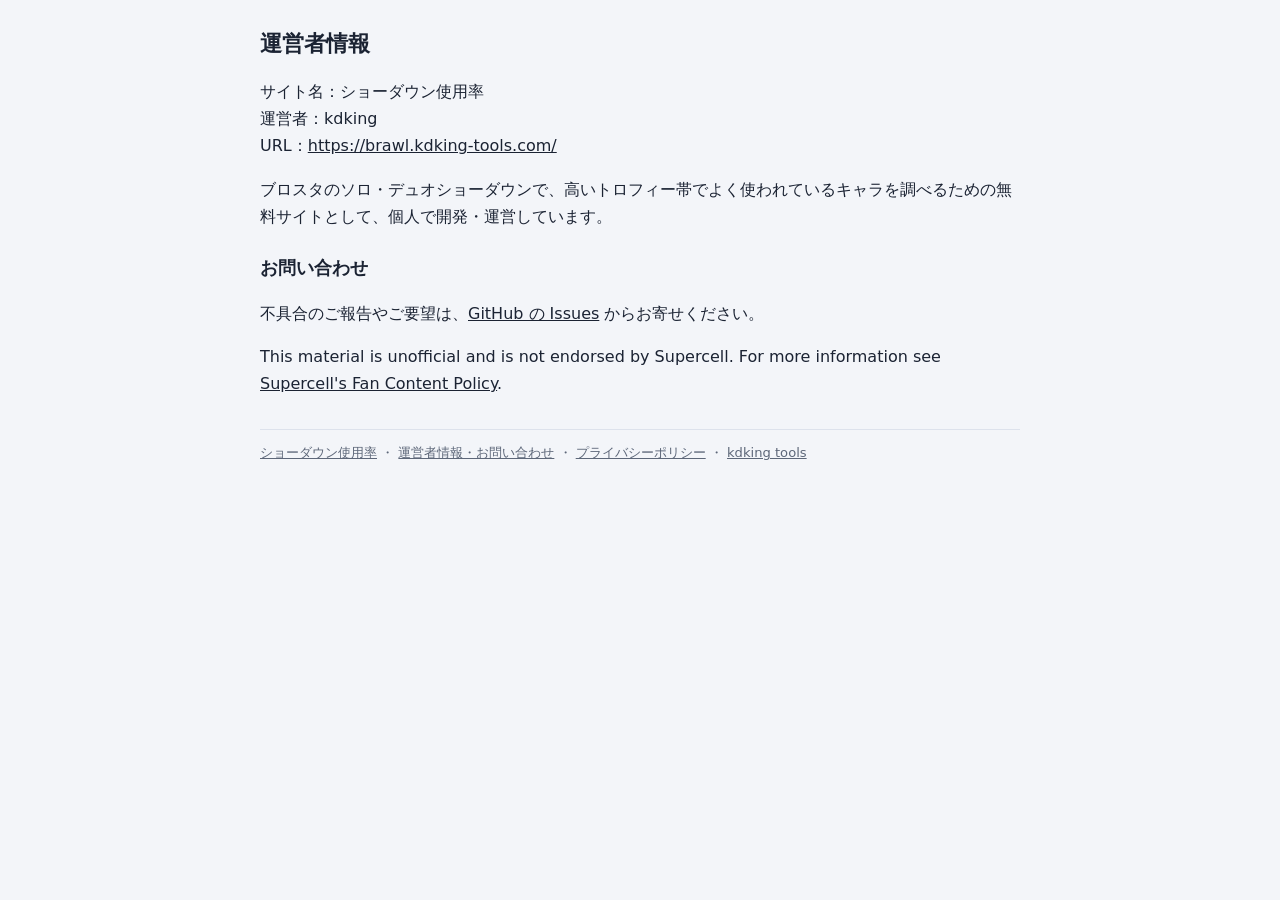
==== site/about.html @ 219f5d6f "ショーダウン使用率サイトの初期構成 Co-Authored-By: Claude Opus 5.5 (1M context) <noreply@anthropic.com> Claude-Sessio" ====
<!doctype html>
<html lang="ja">
<head>
<meta charset="utf-8">
<meta name="viewport" content="width=device-width, initial-scale=1">
<title>運営者情報・お問い合わせ | ショーダウン使用率</title>
<meta name="description" content="ブロスタのショーダウン統計サイト「ショーダウン使用率」の運営者情報とお問い合わせ先です。">
<link rel="canonical" href="https://brawl.kdking-tools.com/about.html">
<style>
:root{--bg:#f3f5f9;--panel:#fff;--fg:#1b2333;--muted:#5d6779;--line:#dde2ec}
@media (prefers-color-scheme:dark){:root{--bg:#12161f;--panel:#1b2130;--fg:#e8ecf4;--muted:#9aa4b8;--line:#2c3446;color-scheme:dark}}
body{margin:0;background:var(--bg);color:var(--fg);font-family:"Hiragino Sans","Yu Gothic",system-ui,sans-serif;line-height:1.7}
main{max-width:760px;margin:0 auto;padding:24px 16px 40px}
h1{font-size:1.4rem;margin:0 0 16px} h2{font-size:1.1rem;margin:24px 0 6px}
a{color:inherit} footer{font-size:.82rem;color:var(--muted);border-top:1px solid var(--line);padding-top:12px;margin-top:32px}
</style>
</head>
<body>
<main>
<h1>運営者情報</h1>
<p>サイト名：ショーダウン使用率<br>運営者：kdking<br>URL：<a href="https://brawl.kdking-tools.com/">https://brawl.kdking-tools.com/</a></p>
<p>ブロスタのソロ・デュオショーダウンで、高いトロフィー帯でよく使われているキャラを調べるための無料サイトとして、個人で開発・運営しています。</p>
<h2>お問い合わせ</h2>
<p>不具合のご報告やご要望は、<a href="https://github.com/kodaka-yutaro/brawl-showdown/issues" rel="noopener">GitHub の Issues</a> からお寄せください。</p>
<p>This material is unofficial and is not endorsed by Supercell. For more information see <a href="https://www.supercell.com/fan-content-policy" rel="noopener">Supercell's Fan Content Policy</a>.</p>
<footer><a href="./">ショーダウン使用率</a> ・ <a href="about.html">運営者情報・お問い合わせ</a> ・ <a href="privacy.html">プライバシーポリシー</a> ・ <a href="https://kdking-tools.com/">kdking tools</a></footer>
</main>
</body>
</html>
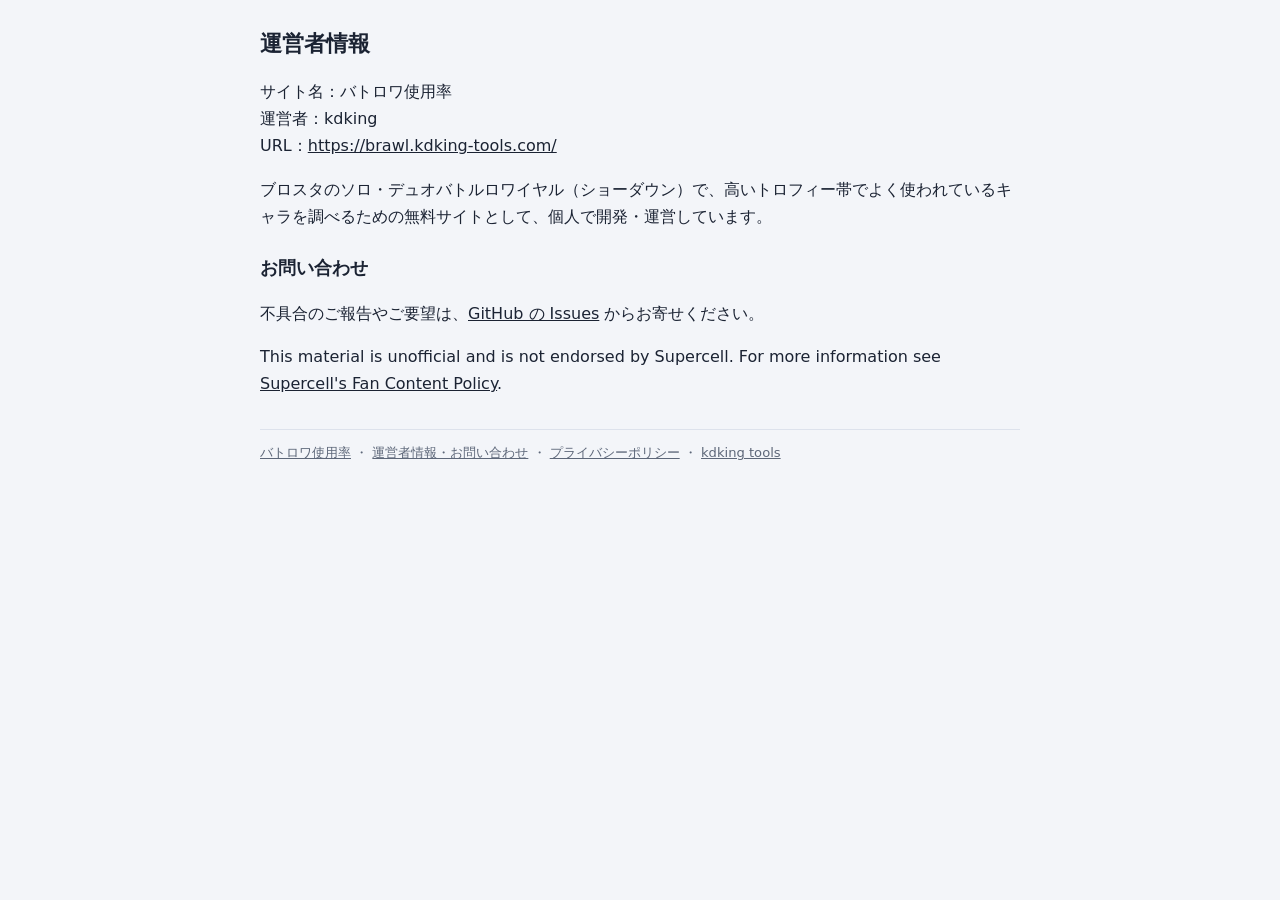
==== commit a2ad0da9: "バトロワ使用率に改名し、マップ別・試合日・3000以上・使用アカウント・キャラ画像・英中韓対応を追加 - 収集は直近7日の試合に限定し、マップID・キャラID・高トロフィー帯のプレイヤー名も保存 - " ====
--- a/site/about.html
+++ b/site/about.html
@@ -3,8 +3,8 @@
 <head>
 <meta charset="utf-8">
 <meta name="viewport" content="width=device-width, initial-scale=1">
-<title>運営者情報・お問い合わせ | ショーダウン使用率</title>
-<meta name="description" content="ブロスタのショーダウン統計サイト「ショーダウン使用率」の運営者情報とお問い合わせ先です。">
+<title>運営者情報・お問い合わせ | バトロワ使用率</title>
+<meta name="description" content="ブロスタのバトルロワイヤル（ショーダウン）統計サイト「バトロワ使用率」の運営者情報とお問い合わせ先です。">
 <link rel="canonical" href="https://brawl.kdking-tools.com/about.html">
 <style>
 :root{--bg:#f3f5f9;--panel:#fff;--fg:#1b2333;--muted:#5d6779;--line:#dde2ec}
@@ -18,12 +18,12 @@
 <body>
 <main>
 <h1>運営者情報</h1>
-<p>サイト名：ショーダウン使用率<br>運営者：kdking<br>URL：<a href="https://brawl.kdking-tools.com/">https://brawl.kdking-tools.com/</a></p>
-<p>ブロスタのソロ・デュオショーダウンで、高いトロフィー帯でよく使われているキャラを調べるための無料サイトとして、個人で開発・運営しています。</p>
+<p>サイト名：バトロワ使用率<br>運営者：kdking<br>URL：<a href="https://brawl.kdking-tools.com/">https://brawl.kdking-tools.com/</a></p>
+<p>ブロスタのソロ・デュオバトルロワイヤル（ショーダウン）で、高いトロフィー帯でよく使われているキャラを調べるための無料サイトとして、個人で開発・運営しています。</p>
 <h2>お問い合わせ</h2>
 <p>不具合のご報告やご要望は、<a href="https://github.com/kodaka-yutaro/brawl-showdown/issues" rel="noopener">GitHub の Issues</a> からお寄せください。</p>
 <p>This material is unofficial and is not endorsed by Supercell. For more information see <a href="https://www.supercell.com/fan-content-policy" rel="noopener">Supercell's Fan Content Policy</a>.</p>
-<footer><a href="./">ショーダウン使用率</a> ・ <a href="about.html">運営者情報・お問い合わせ</a> ・ <a href="privacy.html">プライバシーポリシー</a> ・ <a href="https://kdking-tools.com/">kdking tools</a></footer>
+<footer><a href="./">バトロワ使用率</a> ・ <a href="about.html">運営者情報・お問い合わせ</a> ・ <a href="privacy.html">プライバシーポリシー</a> ・ <a href="https://kdking-tools.com/">kdking tools</a></footer>
 </main>
 </body>
 </html>
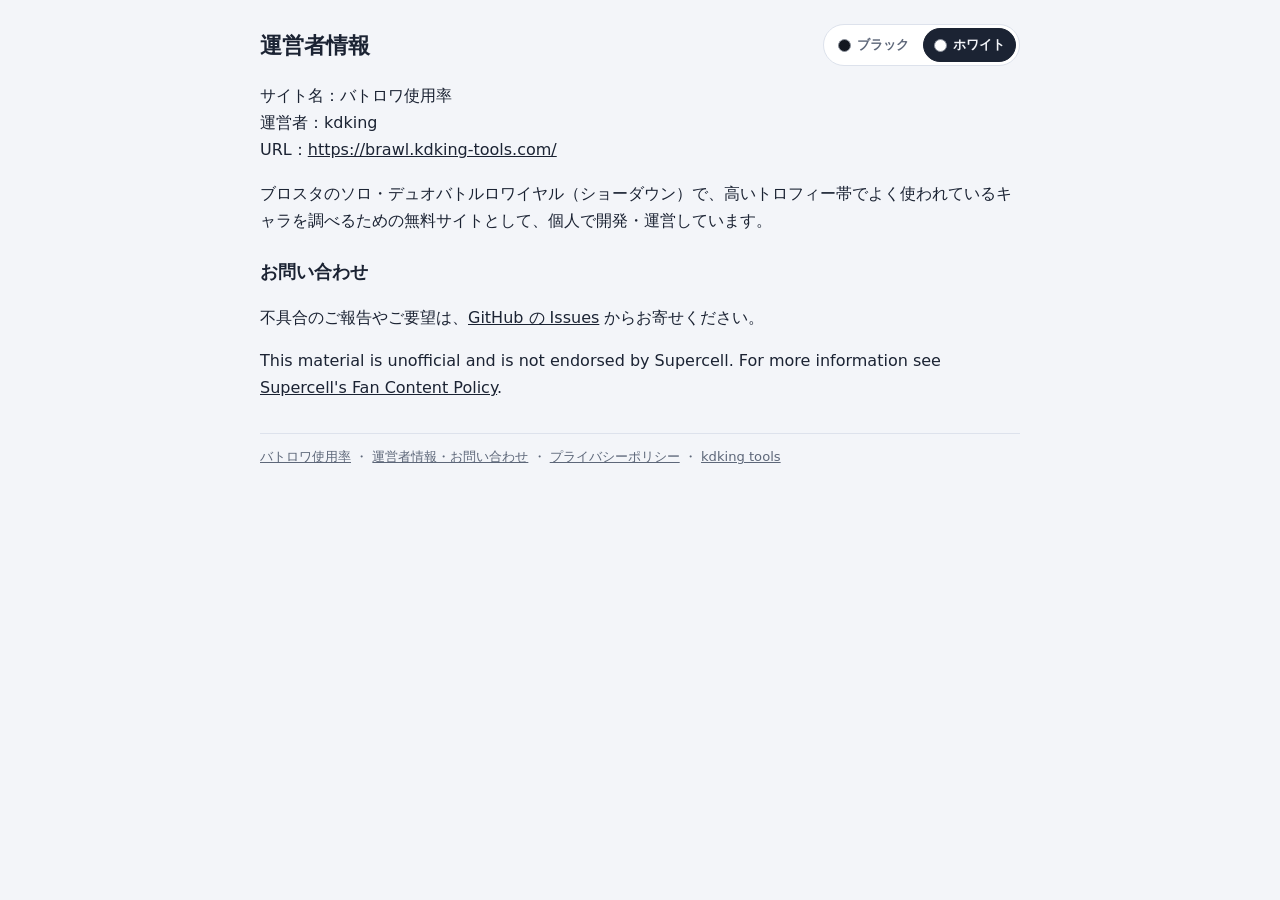
==== commit 3ec9302f: "Add average placements, theme selection, and stricter Showdown validation" ====
--- a/site/about.html
+++ b/site/about.html
@@ -3,12 +3,12 @@
 <head>
 <meta charset="utf-8">
 <meta name="viewport" content="width=device-width, initial-scale=1">
-<title>運営者情報・お問い合わせ | バトロワ使用率</title>
+<script src="theme.js"></script>
+<link rel="stylesheet" href="theme.css">
+<title>運営者情報・お問い合わせ | ブロスタ バトロワ使用率</title>
 <meta name="description" content="ブロスタのバトルロワイヤル（ショーダウン）統計サイト「バトロワ使用率」の運営者情報とお問い合わせ先です。">
 <link rel="canonical" href="https://brawl.kdking-tools.com/about.html">
 <style>
-:root{--bg:#f3f5f9;--panel:#fff;--fg:#1b2333;--muted:#5d6779;--line:#dde2ec}
-@media (prefers-color-scheme:dark){:root{--bg:#12161f;--panel:#1b2130;--fg:#e8ecf4;--muted:#9aa4b8;--line:#2c3446;color-scheme:dark}}
 body{margin:0;background:var(--bg);color:var(--fg);font-family:"Hiragino Sans","Yu Gothic",system-ui,sans-serif;line-height:1.7}
 main{max-width:760px;margin:0 auto;padding:24px 16px 40px}
 h1{font-size:1.4rem;margin:0 0 16px} h2{font-size:1.1rem;margin:24px 0 6px}
@@ -17,7 +17,13 @@
 </head>
 <body>
 <main>
+<header class="page-header">
 <h1>運営者情報</h1>
+<div class="theme-switch" data-theme-switch role="group" aria-label="カラーテーマ" hidden>
+  <button type="button" data-set-theme="dark" aria-pressed="false"><span class="theme-swatch" aria-hidden="true"></span><span data-theme-label>ブラック</span></button>
+  <button type="button" data-set-theme="light" aria-pressed="false"><span class="theme-swatch" aria-hidden="true"></span><span data-theme-label>ホワイト</span></button>
+</div>
+</header>
 <p>サイト名：バトロワ使用率<br>運営者：kdking<br>URL：<a href="https://brawl.kdking-tools.com/">https://brawl.kdking-tools.com/</a></p>
 <p>ブロスタのソロ・デュオバトルロワイヤル（ショーダウン）で、高いトロフィー帯でよく使われているキャラを調べるための無料サイトとして、個人で開発・運営しています。</p>
 <h2>お問い合わせ</h2>
--- a/site/theme.css
+++ b/site/theme.css
@@ -0,0 +1,43 @@
+:root {
+  color-scheme: light;
+  --bg: #f3f5f9;
+  --panel: #ffffff;
+  --fg: #1b2333;
+  --muted: #5d6779;
+  --line: #dde2ec;
+  --accent: #e2a500;
+  --accent-ink: #2a1f00;
+  --bar: #3b6fd8;
+  --bar-soft: #dbe5fa;
+}
+@media (prefers-color-scheme: dark) {
+  :root:not([data-theme="light"]) {
+    color-scheme: dark;
+    --bg: #12161f; --panel: #1b2130; --fg: #e8ecf4; --muted: #9aa4b8; --line: #2c3446;
+    --accent: #f2b81c; --accent-ink: #1c1400; --bar: #6f9bf0; --bar-soft: #263451;
+  }
+}
+:root[data-theme="dark"] {
+  color-scheme: dark;
+  --bg: #12161f; --panel: #1b2130; --fg: #e8ecf4; --muted: #9aa4b8; --line: #2c3446;
+  --accent: #f2b81c; --accent-ink: #1c1400; --bar: #6f9bf0; --bar-soft: #263451;
+}
+.header-tools { display: flex; flex-wrap: wrap; align-items: center; gap: 10px 14px; }
+.theme-switch {
+  display: inline-flex; gap: 3px; padding: 3px; border: 1px solid var(--line);
+  border-radius: 999px; background: var(--panel); flex: none;
+}
+.theme-switch[hidden] { display: none; }
+.theme-switch button {
+  display: inline-flex; align-items: center; justify-content: center; gap: 6px;
+  min-height: 34px; padding: 4px 10px; border: 1px solid transparent; border-radius: 999px;
+  background: transparent; color: var(--muted); font: inherit; font-size: .8rem;
+  line-height: 1.4; font-weight: 700; white-space: nowrap; cursor: pointer;
+}
+.theme-switch button[aria-pressed="true"] { background: var(--fg); color: var(--bg); border-color: var(--fg); }
+.theme-switch button:focus-visible { outline: 2px solid var(--accent); outline-offset: 2px; }
+.theme-swatch { width: 11px; height: 11px; border: 1px solid #8b919c; border-radius: 50%; flex: none; }
+[data-set-theme="dark"] .theme-swatch { background: #12161f; }
+[data-set-theme="light"] .theme-swatch { background: #ffffff; }
+.page-header { display: flex; flex-wrap: wrap; align-items: center; justify-content: space-between; gap: 12px 16px; margin-bottom: 16px; }
+.page-header h1 { margin: 0; }
